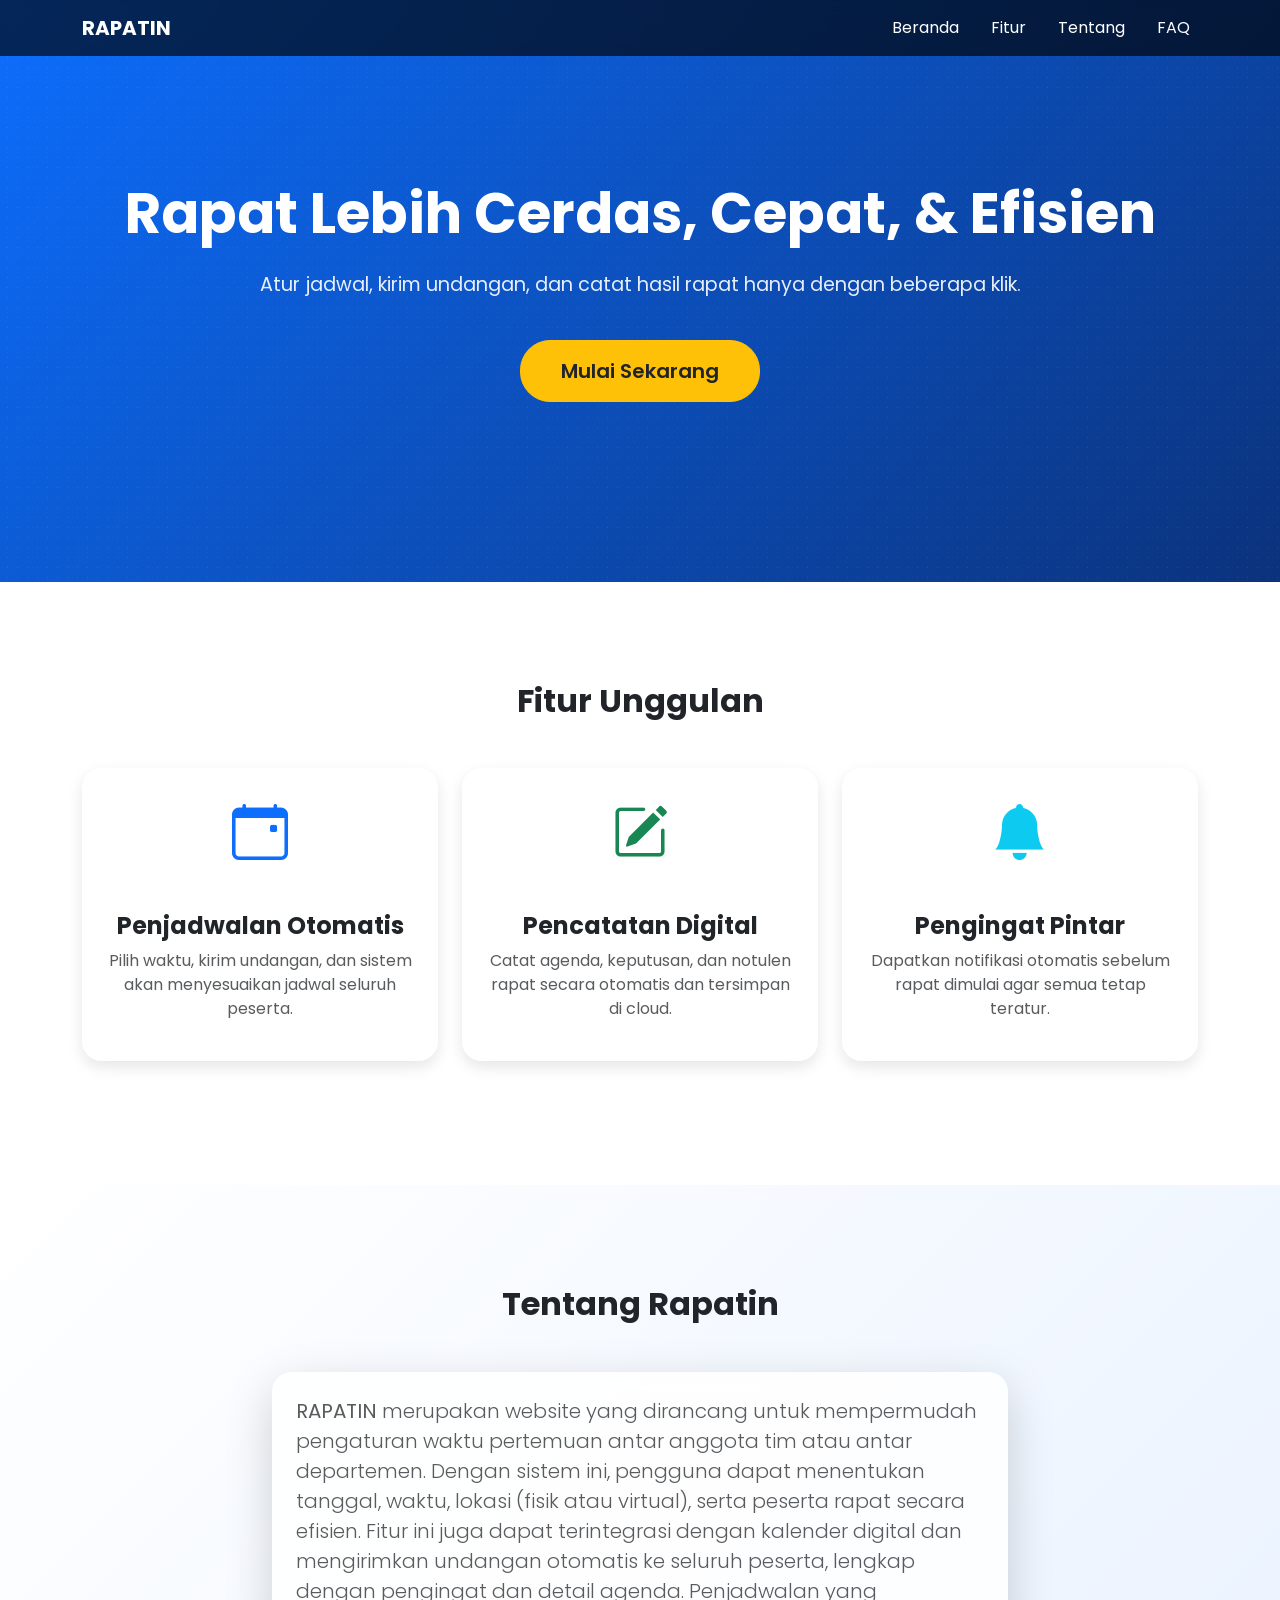
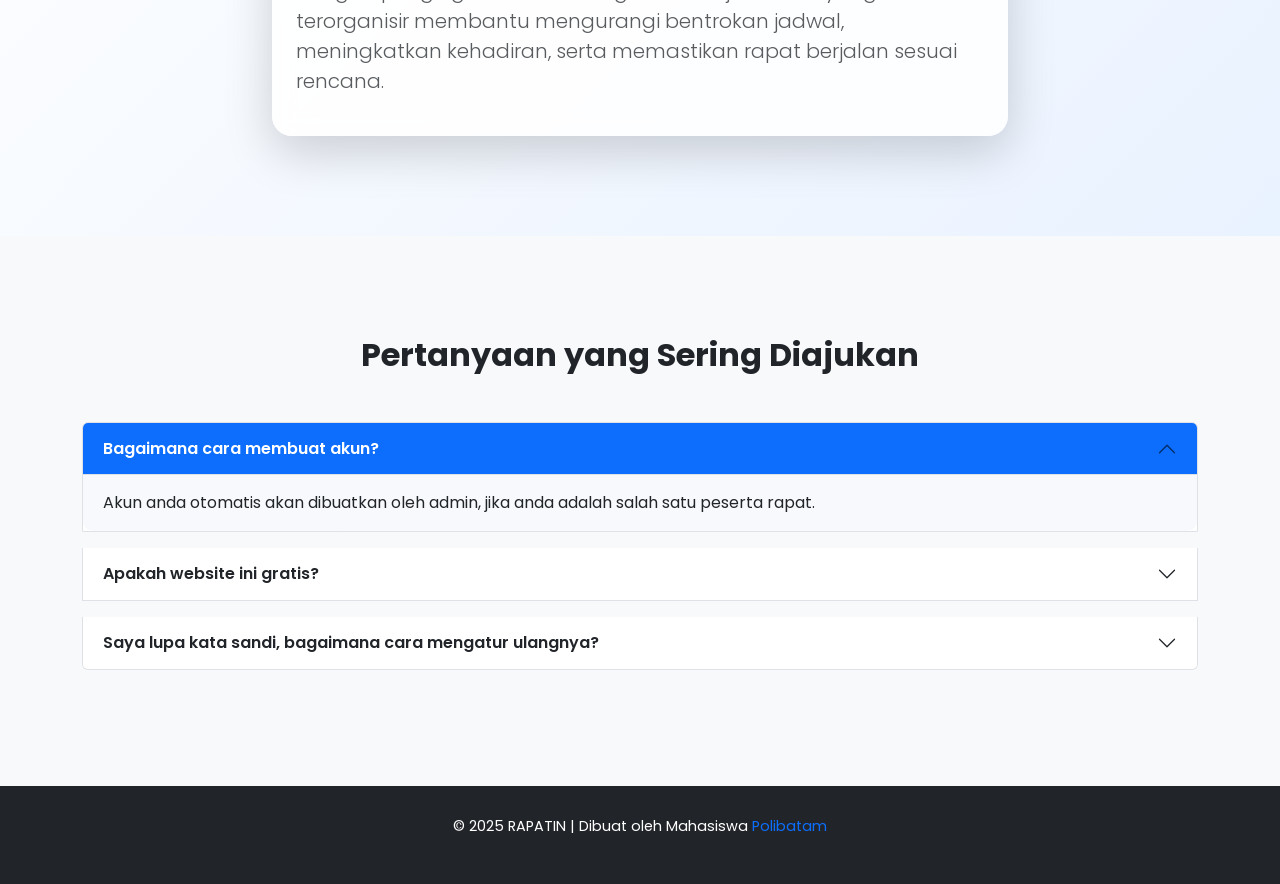
==== index.html @ c912b0dc "commit" ====
<!DOCTYPE html>
<html lang="id">
<head>
  <meta charset="UTF-8" />
  <meta name="viewport" content="width=device-width, initial-scale=1.0" />
  <title>RAPATIN | Aplikasi Penjadwalan Rapat Cerdas</title>
  <link rel="shortcut icon" href="../assets/logo/logo.png">

  <!-- Bootstrap -->
  <link href="https://cdn.jsdelivr.net/npm/bootstrap@5.3.0/dist/css/bootstrap.min.css" rel="stylesheet" />

  <!-- Bootstrap Icons -->
  <link rel="stylesheet" href="https://cdn.jsdelivr.net/npm/bootstrap-icons@1.10.5/font/bootstrap-icons.css" />

  <!-- Google Fonts -->
  <link href="https://fonts.googleapis.com/css2?family=Poppins:wght@400;600;700&display=swap" rel="stylesheet" />

  <!-- AOS Animation -->
  <link href="https://cdn.jsdelivr.net/npm/aos@2.3.4/dist/aos.css" rel="stylesheet" />

  <style>
    /* ===================================
       GAYA UMUM
       =================================== */
    :root {
      --primary: #0d6efd;
      --secondary: #0b327c;
      --accent: #ffc107;
      --dark: #212529;
      --light: #f8f9fa;
    }

    * {
      scroll-behavior: smooth;
    }

    body {
      font-family: "Poppins", sans-serif;
      background: var(--light);
      color: var(--dark);
      overflow-x: hidden;
    }

    /* ===================================
       NAVBAR
       =================================== */
    .navbar {
      transition: all 0.4s ease;
      backdrop-filter: blur(10px);
      background-color: rgba(0, 0, 0, 0.65);
    }

    .navbar.scrolled {
      background-color: var(--dark);
      box-shadow: 0 4px 20px rgba(0, 0, 0, 0.4);
    }

    .nav-link {
      color: #fff !important;
      margin-left: 1rem;
      transition: color 0.3s ease;
    }

    .nav-link:hover {
      color: var(--accent) !important;
    }

    /* ===================================
       HERO SECTION
       =================================== */
    .hero-section {
      background: linear-gradient(135deg, var(--primary), var(--secondary));
      color: white;
      padding: 180px 0;
      text-align: center;
      position: relative;
      overflow: hidden;
    }

    /* Animasi latar partikel */
    .hero-section::before {
      content: "";
      position: absolute;
      width: 120%;
      height: 120%;
      top: -10%;
      left: -10%;
      background: radial-gradient(circle, rgba(255, 255, 255, 0.1) 10%, transparent 10%);
      background-size: 10px 10px;
      animation: move-bg 10s linear infinite;
    }

    @keyframes move-bg {
      from { transform: translate(0, 0); }
      to { transform: translate(50px, 50px); }
    }

    .hero-section h1 {
      font-weight: 700;
      font-size: 3.5rem;
    }

    .hero-section p {
      font-size: 1.2rem;
      opacity: 0.9;
      margin-bottom: 40px;
    }

    .hero-section .btn {
      font-weight: 600;
      padding: 15px 40px;
      border-radius: 30px;
      transition: all 0.3s ease;
    }

    .hero-section .btn:hover {
      transform: translateY(-4px);
      box-shadow: 0 8px 20px rgba(255, 193, 7, 0.5);
    }

    /* ===================================
       FITUR SECTION
       =================================== */
    #fitur {
      background: #fff;
      padding: 100px 0;
    }

    #fitur .card {
      border: none;
      border-radius: 20px;
      backdrop-filter: blur(8px);
      background: rgba(255, 255, 255, 0.8);
      box-shadow: 0 6px 15px rgba(0, 0, 0, 0.1);
      transition: all 0.4s ease;
    }

    #fitur .card:hover {
      transform: translateY(-10px);
      box-shadow: 0 15px 25px rgba(0, 0, 0, 0.15);
    }

    #fitur i {
      font-size: 3.5rem;
      color: var(--primary);
      margin-bottom: 20px;
    }

    /* ===================================
       TENTANG SECTION
       =================================== */
    #tentang {
      background: linear-gradient(135deg, #ffffff, #e9f2ff);
      padding: 100px 0;
    }

    #tentang .card {
      border: none;
      background: rgba(255, 255, 255, 0.85);
      backdrop-filter: blur(10px);
      border-radius: 20px;
      box-shadow: 0 6px 20px rgba(0, 0, 0, 0.1);
      transition: all 0.3s ease;
    }

    #tentang .card:hover {
      transform: scale(1.02);
    }

    /* ===================================
       FAQ SECTION
       =================================== */
    #faq {
      padding: 100px 0;
    }

    .accordion-button {
      font-weight: 600;
    }

    .accordion-button:not(.collapsed) {
      background-color: var(--primary);
      color: #fff;
    }

    .accordion-body {
      background-color: #f8f9fc;
      border-radius: 0 0 10px 10px;
    }

    /* ===================================
       FOOTER
       =================================== */
    footer {
      background: var(--dark);
      color: #ffffff;
      text-align: center;
      padding: 30px 0;
      font-size: 0.9rem;
    }

    footer a {
      color: var(--accent);
      text-decoration: none;
    }

    footer a:hover {
      text-decoration: underline;
    }
  </style>
</head>
<body>
  <!-- ========================= NAVBAR ========================= -->
  <nav class="navbar navbar-expand-lg fixed-top">
    <div class="container">
      <a class="navbar-brand fw-bold text-white" href="#">RAPATIN</a>
      <button class="navbar-toggler bg-light" data-bs-toggle="collapse" data-bs-target="#navbarNav">
        <span class="navbar-toggler-icon"></span>
      </button>
      <div class="collapse navbar-collapse" id="navbarNav">
        <ul class="navbar-nav ms-auto text-center">
          <li class="nav-item"><a href="#hero" class="nav-link">Beranda</a></li>
          <li class="nav-item"><a href="#fitur" class="nav-link">Fitur</a></li>
          <li class="nav-item"><a href="#tentang" class="nav-link">Tentang</a></li>
          <li class="nav-item"><a href="#faq" class="nav-link">FAQ</a></li>
        </ul>
      </div>
    </div>
  </nav>

  <!-- ========================= HERO ========================= -->
  <section id="hero" class="hero-section">
    <div class="container" data-aos="fade-up">
      <h1 class="mb-4">Rapat Lebih Cerdas, Cepat, & Efisien</h1>
      <p>Atur jadwal, kirim undangan, dan catat hasil rapat hanya dengan beberapa klik.</p>
      <a href="../login/login.php" class="btn btn-warning text-dark btn-lg">Mulai Sekarang</a>
    </div>
  </section>

  <!-- ========================= FITUR ========================= -->
  <section id="fitur">
    <div class="container">
      <h2 class="text-center fw-bold mb-5" data-aos="fade-up">Fitur Unggulan</h2>
      <div class="row text-center">
        <div class="col-md-4 mb-4" data-aos="zoom-out" data-aos-delay="100">
          <div class="card p-4 h-100">
            <i class="bi bi-calendar-event"></i>
            <h4 class="fw-bold mt-3">Penjadwalan Otomatis</h4>
            <p class="text-muted">Pilih waktu, kirim undangan, dan sistem akan menyesuaikan jadwal seluruh peserta.</p>
          </div>
        </div>
        <div class="col-md-4 mb-4" data-aos="zoom-out" data-aos-delay="200">
          <div class="card p-4 h-100">
            <i class="bi bi-pencil-square text-success"></i>
            <h4 class="fw-bold mt-3">Pencatatan Digital</h4>
            <p class="text-muted">Catat agenda, keputusan, dan notulen rapat secara otomatis dan tersimpan di cloud.</p>
          </div>
        </div>
        <div class="col-md-4 mb-4" data-aos="zoom-out" data-aos-delay="300">
          <div class="card p-4 h-100">
            <i class="bi bi-bell-fill text-info"></i>
            <h4 class="fw-bold mt-3">Pengingat Pintar</h4>
            <p class="text-muted">Dapatkan notifikasi otomatis sebelum rapat dimulai agar semua tetap teratur.</p>
          </div>
        </div>
      </div>
    </div>
  </section>

  <!-- ========================= TENTANG ========================= -->
  <section id="tentang">
    <div class="container">
      <h2 class="text-center fw-bold mb-5" data-aos="fade-up">Tentang Rapatin</h2>
      <div class="row justify-content-center">
        <div class="col-md-8" data-aos="fade-up" data-aos-delay="150">
          <div class="card p-4 shadow-lg">
            <p class="lead text-muted">
              <strong>RAPATIN</strong> merupakan website yang dirancang untuk mempermudah pengaturan waktu pertemuan antar anggota tim atau antar departemen. Dengan sistem ini, pengguna dapat menentukan tanggal, waktu, lokasi (fisik atau virtual), serta peserta rapat secara efisien. Fitur ini juga dapat terintegrasi dengan kalender digital dan mengirimkan undangan otomatis ke seluruh peserta, lengkap dengan pengingat dan detail agenda. Penjadwalan yang terorganisir membantu mengurangi bentrokan jadwal, meningkatkan kehadiran, serta memastikan rapat berjalan sesuai rencana.
            </p>
          </div>
        </div>
      </div>
    </div>
  </section>

  <!-- ========================= FAQ ========================= -->
  <section id="faq" class="bg-light">
    <div class="container">
      <h2 class="text-center fw-bold mb-5" data-aos="fade-up">Pertanyaan yang Sering Diajukan</h2>
      <div class="accordion" id="faqAccordion" data-aos="fade-up" data-aos-delay="150">
        <div class="accordion-item mb-3">
          <h2 class="accordion-header" id="q1">
            <button class="accordion-button" data-bs-toggle="collapse" data-bs-target="#a1">Bagaimana cara membuat akun?</button>
          </h2>
          <div id="a1" class="accordion-collapse collapse show">
            <div class="accordion-body">
              Akun anda otomatis akan dibuatkan oleh admin, jika anda adalah salah satu peserta rapat.
            </div>
          </div>
        </div>

        <div class="accordion-item mb-3">
          <h2 class="accordion-header" id="q2">
            <button class="accordion-button collapsed" data-bs-toggle="collapse" data-bs-target="#a2">Apakah website ini gratis?</button>
          </h2>
          <div id="a2" class="accordion-collapse collapse">
            <div class="accordion-body">
              Tentu saja, website ini gratis karena kami merupakan mahasiswa di Politeknik Negeri Batam yang sedang mengimplementasikan ilmu yang kami dapat ke dalam sebuah website yang berguna untuk semua orang.
            </div>
          </div>
        </div>

        <div class="accordion-item mb-3">
          <h2 class="accordion-header" id="q3">
            <button class="accordion-button collapsed" data-bs-toggle="collapse" data-bs-target="#a3">Saya lupa kata sandi, bagaimana cara mengatur ulangnya?</button>
          </h2>
          <div id="a3" class="accordion-collapse collapse">
            <div class="accordion-body">
              Menghubungi ketua masing-masing organisasi untuk mengatur ulang kata sandi.
          </div>
        </div>
      </div>
    </div>
  </section>

  <!-- ========================= FOOTER ========================= -->
  <footer>
    <p>© 2025 RAPATIN | Dibuat oleh Mahasiswa <a href="#" class="text-primary">Polibatam</a></p>
  </footer>

  <!-- Bootstrap JS -->
  <script src="https://cdn.jsdelivr.net/npm/bootstrap@5.3.0/dist/js/bootstrap.bundle.min.js"></script>

  <!-- AOS Animation -->
  <script src="https://cdn.jsdelivr.net/npm/aos@2.3.4/dist/aos.js"></script>
  <script>
    // Inisialisasi AOS
    AOS.init({ duration: 1000, once: true });

    // Efek Navbar saat scroll
    window.addEventListener("scroll", () => {
      const navbar = document.querySelector(".navbar");
      navbar.classList.toggle("scrolled", window.scrollY > 50);
    });
  </script>
</body>
</html>
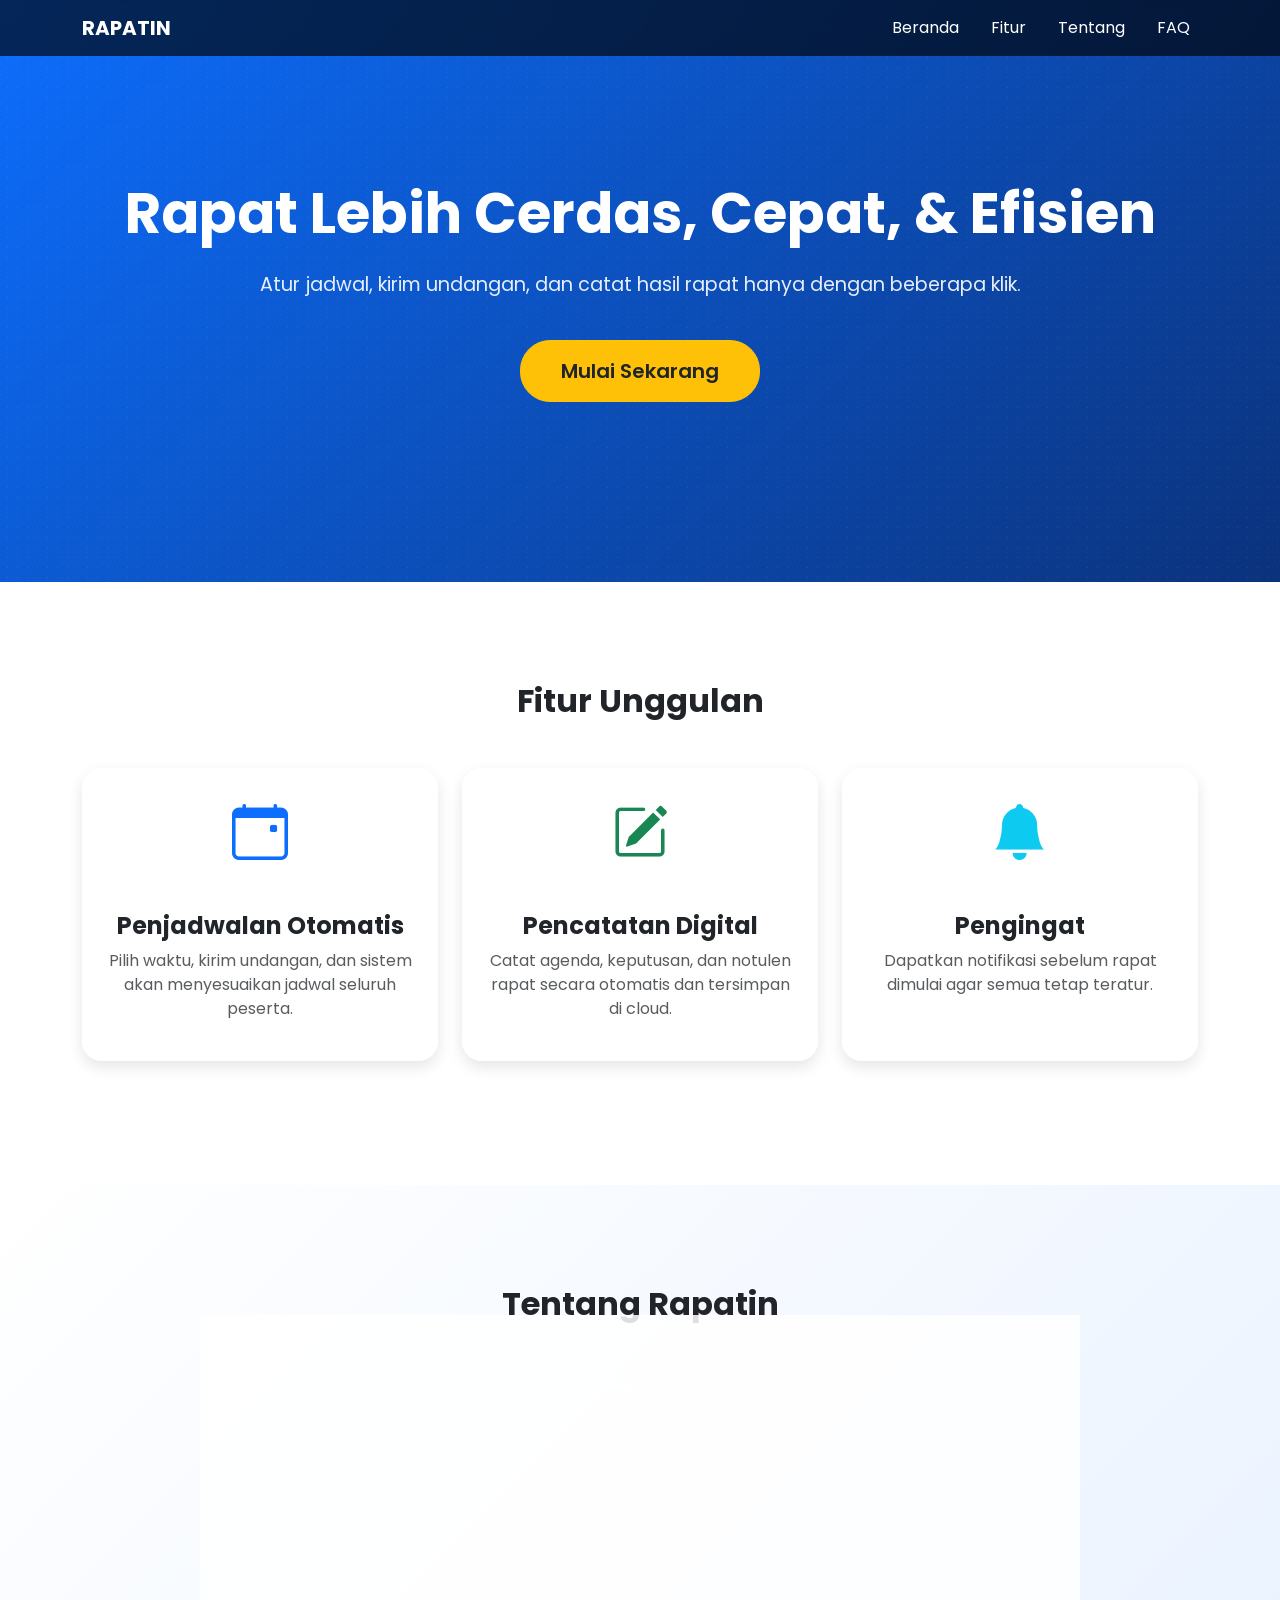
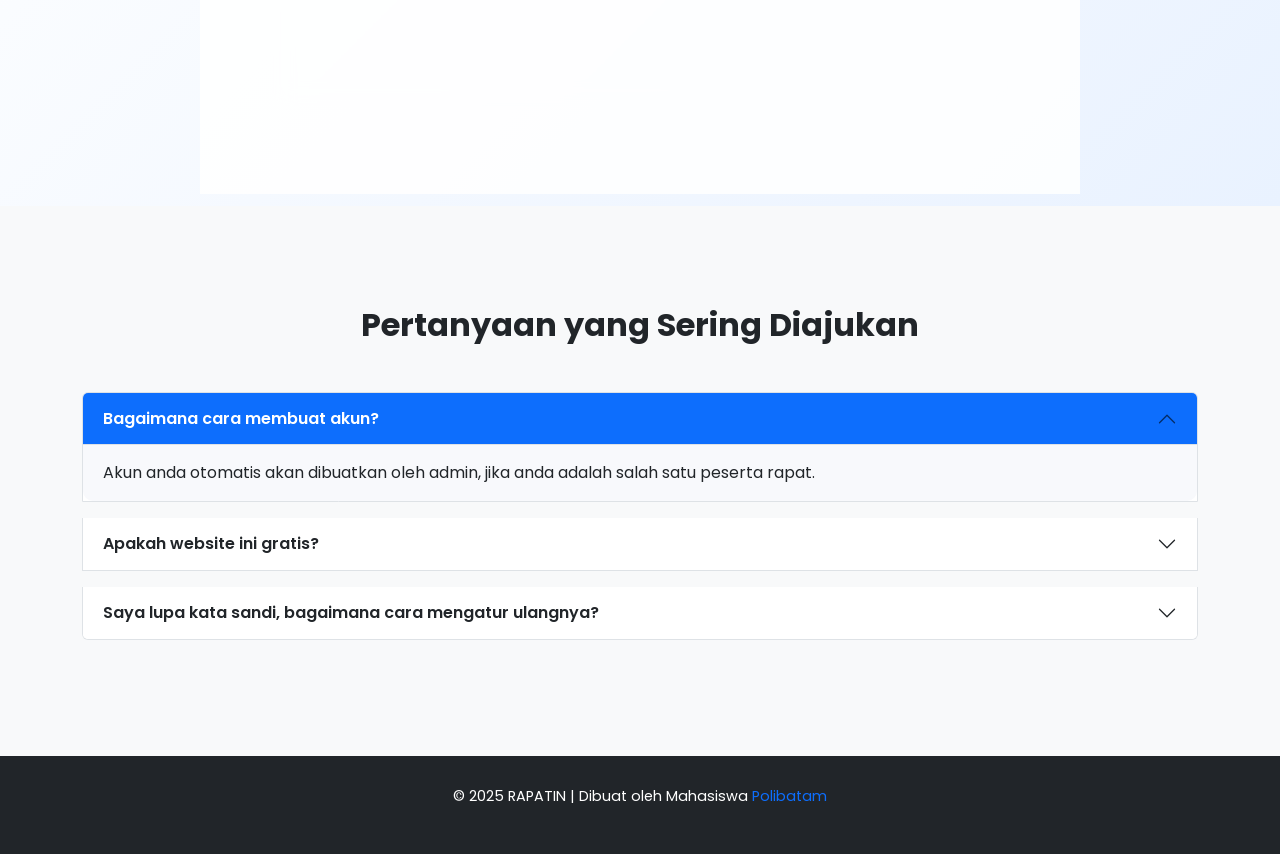
==== commit c454943b: "Update index.html" ====
--- a/index.html
+++ b/index.html
@@ -259,8 +259,8 @@
         <div class="col-md-4 mb-4" data-aos="zoom-out" data-aos-delay="300">
           <div class="card p-4 h-100">
             <i class="bi bi-bell-fill text-info"></i>
-            <h4 class="fw-bold mt-3">Pengingat Pintar</h4>
-            <p class="text-muted">Dapatkan notifikasi otomatis sebelum rapat dimulai agar semua tetap teratur.</p>
+            <h4 class="fw-bold mt-3">Pengingat</h4>
+            <p class="text-muted">Dapatkan notifikasi sebelum rapat dimulai agar semua tetap teratur.</p>
           </div>
         </div>
       </div>
@@ -275,7 +275,7 @@
         <div class="col-md-8" data-aos="fade-up" data-aos-delay="150">
           <div class="card p-4 shadow-lg">
             <p class="lead text-muted">
-              <strong>RAPATIN</strong> merupakan website yang dirancang untuk mempermudah pengaturan waktu pertemuan antar anggota tim atau antar departemen. Dengan sistem ini, pengguna dapat menentukan tanggal, waktu, lokasi (fisik atau virtual), serta peserta rapat secara efisien. Fitur ini juga dapat terintegrasi dengan kalender digital dan mengirimkan undangan otomatis ke seluruh peserta, lengkap dengan pengingat dan detail agenda. Penjadwalan yang terorganisir membantu mengurangi bentrokan jadwal, meningkatkan kehadiran, serta memastikan rapat berjalan sesuai rencana.
+              <strong>RAPATIN</strong> merupakan website yang dirancang untuk mempermudah pengaturan waktu pertemuan antar anggota tim atau antar departemen. Dengan sistem ini, pengguna dapat menentukan tanggal, waktu, lokasi (fisik atau virtual), serta peserta rapat secara efisien. Fitur ini juga dapat terintegrasi dengan kalender digital dan mengirimkan undangan ke seluruh peserta, lengkap dengan pengingat dan detail agenda. Penjadwalan yang terorganisir membantu mengurangi bentrokan jadwal, meningkatkan kehadiran, serta memastikan rapat berjalan sesuai rencana.
             </p>
           </div>
         </div>
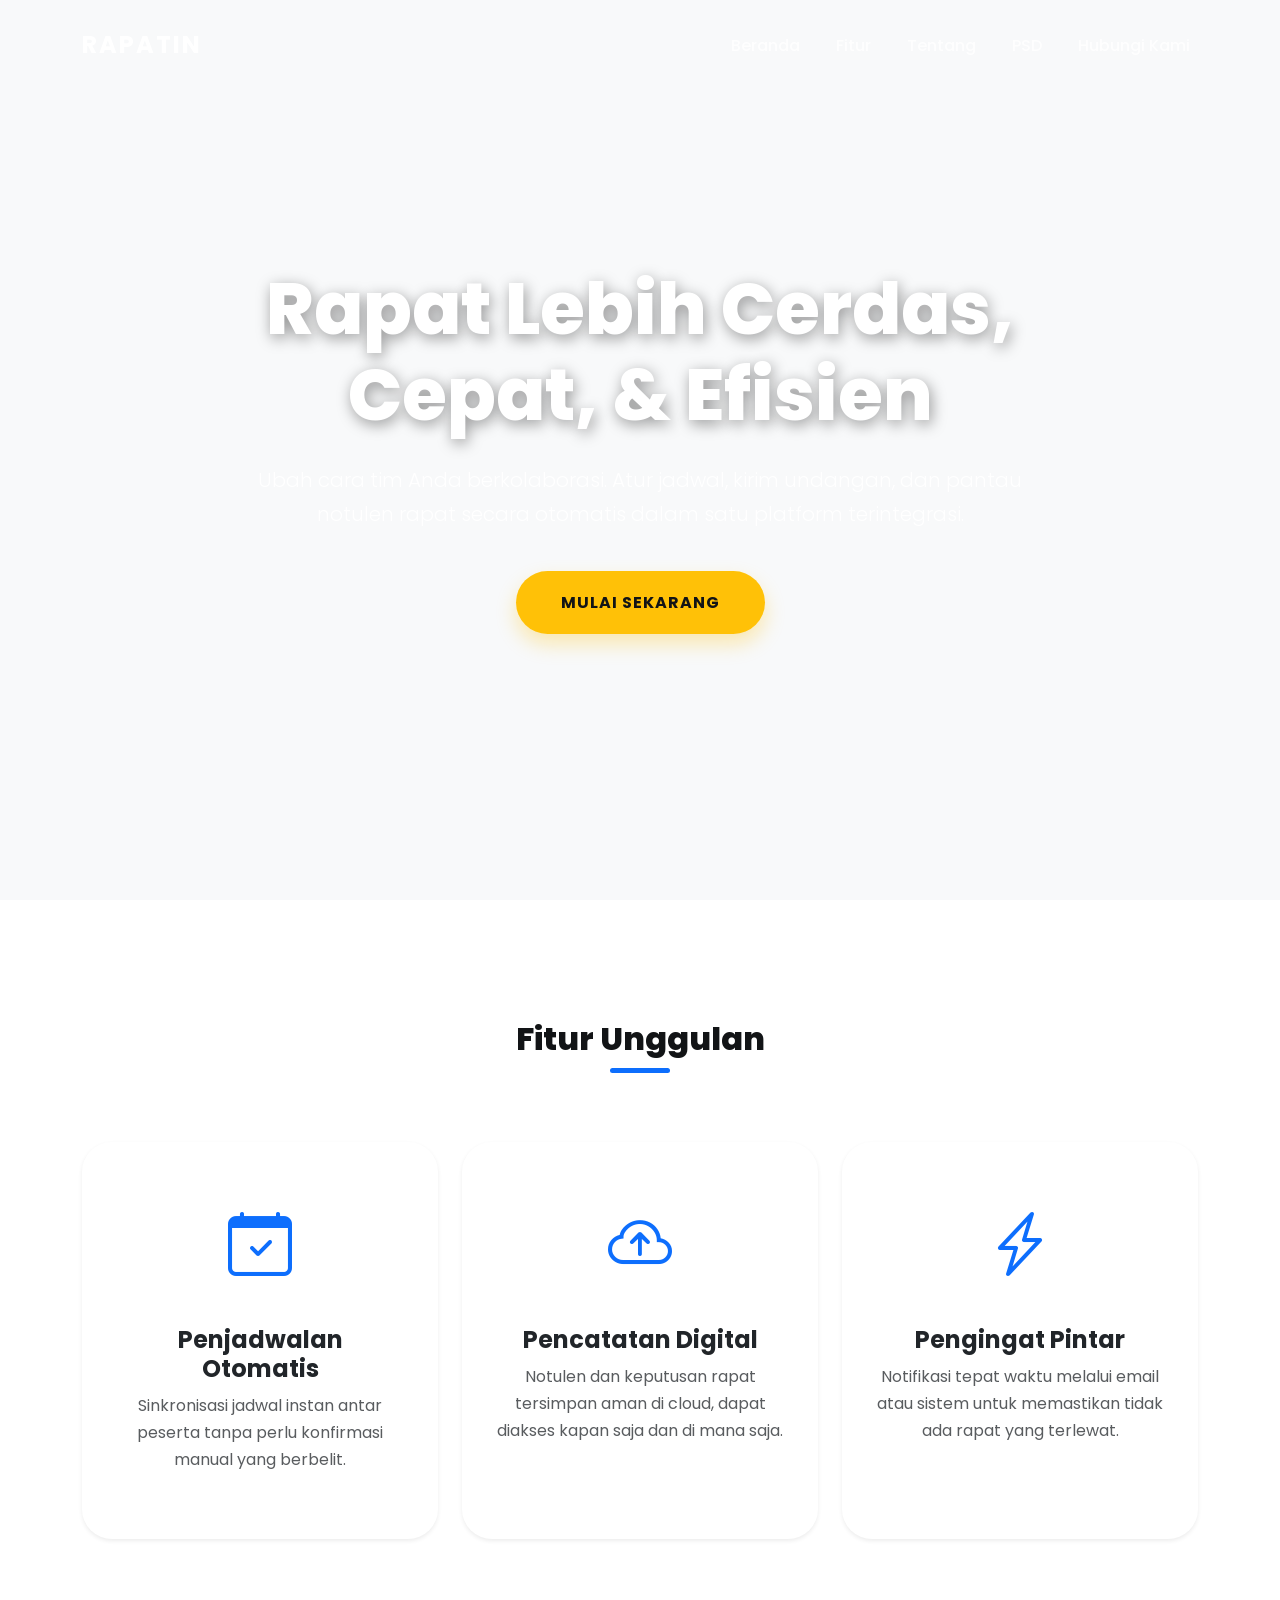
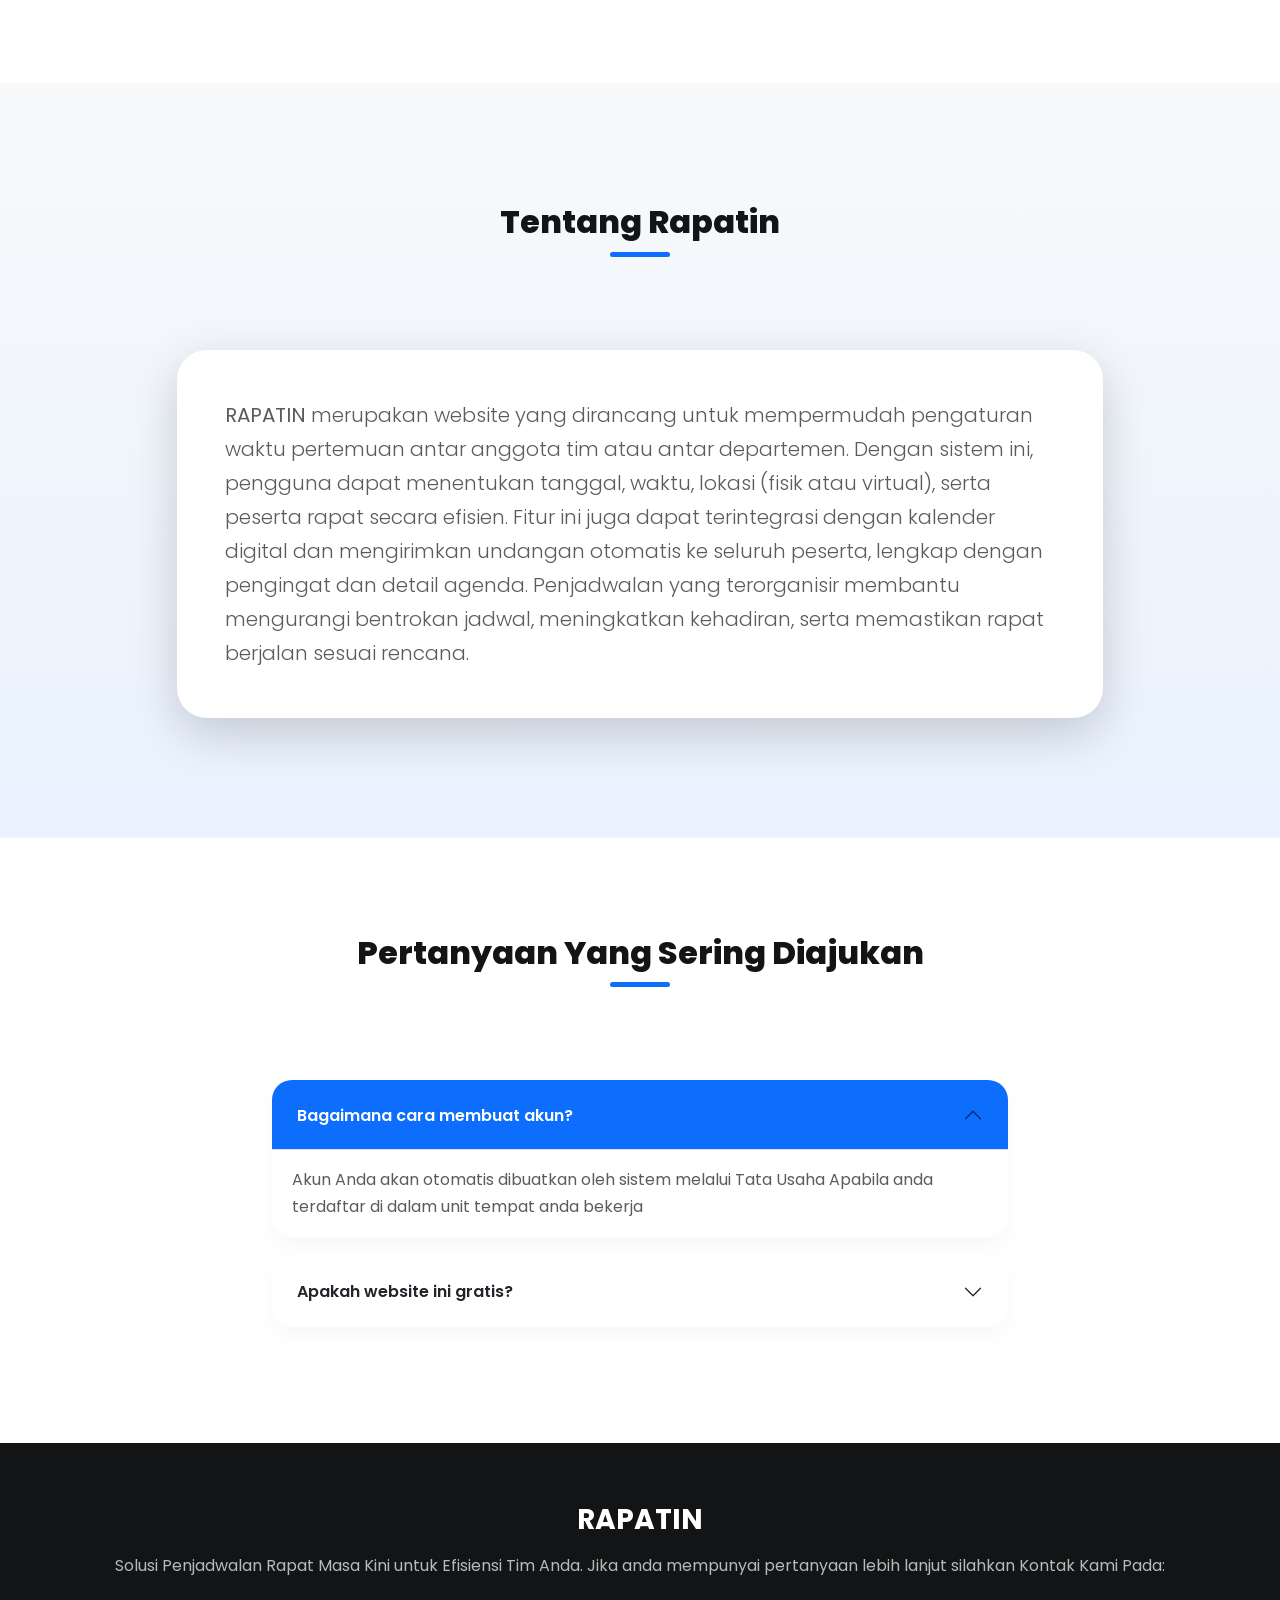
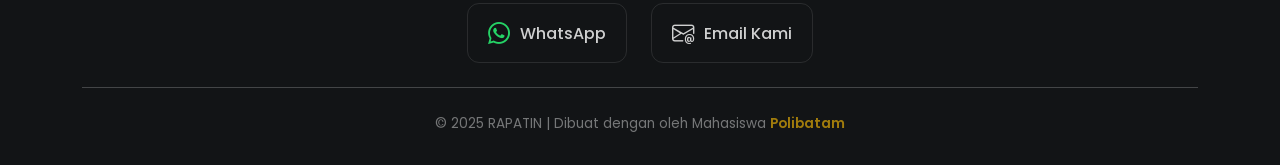
==== commit 83866d6b: "Update index.html" ====
--- a/index.html
+++ b/index.html
@@ -6,28 +6,26 @@
   <title>RAPATIN | Aplikasi Penjadwalan Rapat Cerdas</title>
   <link rel="shortcut icon" href="../assets/logo/logo.png">
 
-  <!-- Bootstrap -->
   <link href="https://cdn.jsdelivr.net/npm/bootstrap@5.3.0/dist/css/bootstrap.min.css" rel="stylesheet" />
 
-  <!-- Bootstrap Icons -->
   <link rel="stylesheet" href="https://cdn.jsdelivr.net/npm/bootstrap-icons@1.10.5/font/bootstrap-icons.css" />
 
-  <!-- Google Fonts -->
-  <link href="https://fonts.googleapis.com/css2?family=Poppins:wght@400;600;700&display=swap" rel="stylesheet" />
-
-  <!-- AOS Animation -->
+  <link href="https://fonts.googleapis.com/css2?family=Poppins:wght@300;400;600;700;800&display=swap" rel="stylesheet" />
+
   <link href="https://cdn.jsdelivr.net/npm/aos@2.3.4/dist/aos.css" rel="stylesheet" />
 
   <style>
     /* ===================================
-       GAYA UMUM
+       GAYA UMUM & VARIABEL
        =================================== */
     :root {
       --primary: #0d6efd;
       --secondary: #0b327c;
       --accent: #ffc107;
-      --dark: #212529;
+      --dark: #121416;
       --light: #f8f9fa;
+      --white: #ffffff;
+      --glass: rgba(255, 255, 255, 0.1);
     }
 
     * {
@@ -39,153 +37,202 @@
       background: var(--light);
       color: var(--dark);
       overflow-x: hidden;
-    }
-
-    /* ===================================
-       NAVBAR
+      line-height: 1.7;
+    }
+
+    /* ===================================
+       NAVBAR MODERN
        =================================== */
     .navbar {
-      transition: all 0.4s ease;
-      backdrop-filter: blur(10px);
-      background-color: rgba(0, 0, 0, 0.65);
+      transition: all 0.4s cubic-bezier(0.4, 0, 0.2, 1);
+      padding: 20px 0;
+      background: transparent;
     }
 
     .navbar.scrolled {
-      background-color: var(--dark);
-      box-shadow: 0 4px 20px rgba(0, 0, 0, 0.4);
+      background: rgba(18, 20, 22, 0.9);
+      backdrop-filter: blur(15px);
+      padding: 12px 0;
+      box-shadow: 0 10px 30px rgba(0, 0, 0, 0.2);
+    }
+
+    .navbar-brand {
+      font-size: 1.5rem;
+      letter-spacing: 2px;
+      transition: 0.3s;
     }
 
     .nav-link {
-      color: #fff !important;
-      margin-left: 1rem;
-      transition: color 0.3s ease;
+      color: var(--white) !important;
+      font-weight: 500;
+      margin-left: 20px;
+      position: relative;
+      opacity: 0.8;
+      transition: 0.3s;
     }
 
     .nav-link:hover {
+      opacity: 1;
       color: var(--accent) !important;
     }
 
-    /* ===================================
-       HERO SECTION
+    .nav-link::after {
+      content: '';
+      position: absolute;
+      width: 0;
+      height: 2px;
+      bottom: -5px;
+      left: 0;
+      background-color: var(--accent);
+      transition: width 0.3s ease;
+    }
+
+    .nav-link:hover::after {
+      width: 100%;
+    }
+
+    /* ===================================
+       HERO SECTION (IMAGE + GRADIENT)
        =================================== */
     .hero-section {
-      background: linear-gradient(135deg, var(--primary), var(--secondary));
-      color: white;
-      padding: 180px 0;
+      background: linear-gradient(rgba(0, 0, 0, 0.65)), 
+                  url('landing/polteknya_atu.jpg'); 
+      background-size: cover;
+      background-position: center;
+      background-attachment: fixed;
+      min-height: 100vh;
+      display: flex;
+      align-items: center;
+      color: var(--white);
       text-align: center;
       position: relative;
-      overflow: hidden;
-    }
-
-    /* Animasi latar partikel */
-    .hero-section::before {
-      content: "";
+    }
+
+    .hero-section h1 {
+      font-weight: 800;
+      font-size: clamp(2.5rem, 6vw, 4.5rem);
+      text-shadow: 2px 4px 15px rgba(0,0,0,0.4);
+      margin-bottom: 25px;
+      line-height: 1.2;
+    }
+
+    .hero-section p {
+      font-size: 1.25rem;
+      max-width: 800px;
+      margin: 0 auto 40px;
+      opacity: 0.95;
+      font-weight: 300;
+    }
+
+    .btn-hero {
+      background-color: var(--accent);
+      color: var(--dark);
+      border: none;
+      padding: 18px 45px;
+      font-weight: 700;
+      border-radius: 50px;
+      text-transform: uppercase;
+      letter-spacing: 1px;
+      transition: all 0.3s ease;
+      box-shadow: 0 10px 20px rgba(255, 193, 7, 0.3);
+      text-decoration: none;
+      display: inline-block;
+    }
+
+    .btn-hero:hover {
+      transform: translateY(-5px);
+      box-shadow: 0 15px 30px rgba(255, 193, 7, 0.5);
+      background-color: #e6af06;
+      color: #000;
+    }
+
+    /* ===================================
+       FITUR SECTION
+       =================================== */
+    #fitur {
+      padding: 120px 0;
+      background: var(--white);
+    }
+
+    .section-title {
+      font-weight: 800;
+      position: relative;
+      margin-bottom: 60px;
+      display: inline-block;
+    }
+
+    .section-title::after {
+      content: '';
       position: absolute;
-      width: 120%;
-      height: 120%;
-      top: -10%;
-      left: -10%;
-      background: radial-gradient(circle, rgba(255, 255, 255, 0.1) 10%, transparent 10%);
-      background-size: 10px 10px;
-      animation: move-bg 10s linear infinite;
-    }
-
-    @keyframes move-bg {
-      from { transform: translate(0, 0); }
-      to { transform: translate(50px, 50px); }
-    }
-
-    .hero-section h1 {
-      font-weight: 700;
-      font-size: 3.5rem;
-    }
-
-    .hero-section p {
-      font-size: 1.2rem;
-      opacity: 0.9;
-      margin-bottom: 40px;
-    }
-
-    .hero-section .btn {
-      font-weight: 600;
-      padding: 15px 40px;
-      border-radius: 30px;
-      transition: all 0.3s ease;
-    }
-
-    .hero-section .btn:hover {
-      transform: translateY(-4px);
-      box-shadow: 0 8px 20px rgba(255, 193, 7, 0.5);
-    }
-
-    /* ===================================
-       FITUR SECTION
-       =================================== */
-    #fitur {
-      background: #fff;
-      padding: 100px 0;
+      width: 60px;
+      height: 5px;
+      background: var(--primary);
+      bottom: -15px;
+      left: 50%;
+      transform: translateX(-50%);
+      border-radius: 10px;
     }
 
     #fitur .card {
       border: none;
-      border-radius: 20px;
-      backdrop-filter: blur(8px);
-      background: rgba(255, 255, 255, 0.8);
-      box-shadow: 0 6px 15px rgba(0, 0, 0, 0.1);
-      transition: all 0.4s ease;
+      border-radius: 30px;
+      padding: 50px 35px;
+      background: var(--white);
+      box-shadow: 0 20px 40px rgba(0, 0, 0, 0.05);
+      transition: all 0.5s cubic-bezier(0.4, 0, 0.2, 1);
+      height: 100%;
     }
 
     #fitur .card:hover {
-      transform: translateY(-10px);
-      box-shadow: 0 15px 25px rgba(0, 0, 0, 0.15);
-    }
-
-    #fitur i {
-      font-size: 3.5rem;
+      transform: translateY(-15px);
+      background: var(--secondary);
+      box-shadow: 0 30px 60px rgba(11, 50, 124, 0.3);
+    }
+
+    #fitur .card i {
+      font-size: 4rem;
       color: var(--primary);
-      margin-bottom: 20px;
-    }
-
-    /* ===================================
-       TENTANG SECTION
+      margin-bottom: 25px;
+      transition: 0.5s;
+      display: inline-block;
+    }
+
+    #fitur .card:hover i, 
+    #fitur .card:hover h4, 
+    #fitur .card:hover p {
+      color: var(--white) !important;
+    }
+
+    /* ===================================
+       TENTANG & PSD
        =================================== */
     #tentang {
-      background: linear-gradient(135deg, #ffffff, #e9f2ff);
-      padding: 100px 0;
+      padding: 120px 0;
+      background: linear-gradient(180deg, #f8f9fa 0%, #e9f2ff 100%);
     }
 
     #tentang .card {
       border: none;
-      background: rgba(255, 255, 255, 0.85);
-      backdrop-filter: blur(10px);
-      border-radius: 20px;
-      box-shadow: 0 6px 20px rgba(0, 0, 0, 0.1);
-      transition: all 0.3s ease;
-    }
-
-    #tentang .card:hover {
-      transform: scale(1.02);
-    }
-
-    /* ===================================
-       FAQ SECTION
-       =================================== */
-    #faq {
-      padding: 100px 0;
+      border-radius: 30px;
+      box-shadow: 0 20px 50px rgba(0,0,0,0.08);
+    }
+
+    .accordion-item {
+      border: none;
+      margin-bottom: 20px;
+      border-radius: 20px !important;
+      overflow: hidden;
+      box-shadow: 0 10px 20px rgba(0,0,0,0.03);
     }
 
     .accordion-button {
+      padding: 25px;
       font-weight: 600;
     }
 
     .accordion-button:not(.collapsed) {
       background-color: var(--primary);
-      color: #fff;
-    }
-
-    .accordion-body {
-      background-color: #f8f9fc;
-      border-radius: 0 0 10px 10px;
+      color: white;
     }
 
     /* ===================================
@@ -193,154 +240,207 @@
        =================================== */
     footer {
       background: var(--dark);
-      color: #ffffff;
-      text-align: center;
-      padding: 30px 0;
-      font-size: 0.9rem;
+      padding: 60px 0 30px;
+      color: rgba(255,255,255,0.7);
     }
 
     footer a {
       color: var(--accent);
       text-decoration: none;
-    }
-
-    footer a:hover {
-      text-decoration: underline;
+      font-weight: 600;
+    }
+    /* CSS Tambahan untuk Kontak di Footer */
+    .contact-link {
+      color: rgba(255, 255, 255, 0.8);
+      text-decoration: none;
+      font-weight: 500;
+      display: flex;
+      align-items: center;
+      gap: 10px;
+      padding: 10px 20px;
+      border: 1px solid rgba(255, 255, 255, 0.1);
+      border-radius: 12px;
+      transition: all 0.3s ease;
+    }
+
+    .contact-link i {
+      font-size: 1.4rem;
+    }
+
+    .contact-link:hover {
+      background: rgba(255, 255, 255, 0.05);
+      color: var(--accent) !important;
+      border-color: var(--accent);
+      transform: translateY(-3px);
+    }
+
+    .bi-whatsapp {
+      color: #25D366; /* Warna khas WhatsApp */
+    }
+
+    .text-accent {
+      color: var(--accent) !important;
+      text-decoration: none;
     }
   </style>
 </head>
 <body>
-  <!-- ========================= NAVBAR ========================= -->
+
   <nav class="navbar navbar-expand-lg fixed-top">
     <div class="container">
       <a class="navbar-brand fw-bold text-white" href="#">RAPATIN</a>
-      <button class="navbar-toggler bg-light" data-bs-toggle="collapse" data-bs-target="#navbarNav">
-        <span class="navbar-toggler-icon"></span>
+      <button class="navbar-toggler border-0 shadow-none" type="button" data-bs-toggle="collapse" data-bs-target="#navbarNav">
+        <span class="bi bi-list text-white" style="font-size: 2rem;"></span>
       </button>
       <div class="collapse navbar-collapse" id="navbarNav">
         <ul class="navbar-nav ms-auto text-center">
           <li class="nav-item"><a href="#hero" class="nav-link">Beranda</a></li>
           <li class="nav-item"><a href="#fitur" class="nav-link">Fitur</a></li>
           <li class="nav-item"><a href="#tentang" class="nav-link">Tentang</a></li>
-          <li class="nav-item"><a href="#faq" class="nav-link">FAQ</a></li>
+          <li class="nav-item"><a href="#psd" class="nav-link">PSD</a></li>
+          <li class="nav-item"><a href="#hubungi" class="nav-link">Hubungi Kami</a></li>
         </ul>
       </div>
     </div>
   </nav>
 
-  <!-- ========================= HERO ========================= -->
   <section id="hero" class="hero-section">
-    <div class="container" data-aos="fade-up">
-      <h1 class="mb-4">Rapat Lebih Cerdas, Cepat, & Efisien</h1>
-      <p>Atur jadwal, kirim undangan, dan catat hasil rapat hanya dengan beberapa klik.</p>
-      <a href="../login/login.php" class="btn btn-warning text-dark btn-lg">Mulai Sekarang</a>
+    <div class="container" data-aos="zoom-in" data-aos-duration="1200">
+      <div class="row justify-content-center">
+        <div class="col-lg-10">
+          <h1>Rapat Lebih Cerdas, Cepat, & Efisien</h1>
+          <p>Ubah cara tim Anda berkolaborasi. Atur jadwal, kirim undangan, dan pantau notulen rapat secara otomatis dalam satu platform terintegrasi.</p>
+          <a href="../login/login.php" class="btn-hero">Mulai Sekarang</a>
+        </div>
+      </div>
     </div>
   </section>
 
-  <!-- ========================= FITUR ========================= -->
   <section id="fitur">
-    <div class="container">
-      <h2 class="text-center fw-bold mb-5" data-aos="fade-up">Fitur Unggulan</h2>
-      <div class="row text-center">
-        <div class="col-md-4 mb-4" data-aos="zoom-out" data-aos-delay="100">
-          <div class="card p-4 h-100">
-            <i class="bi bi-calendar-event"></i>
-            <h4 class="fw-bold mt-3">Penjadwalan Otomatis</h4>
-            <p class="text-muted">Pilih waktu, kirim undangan, dan sistem akan menyesuaikan jadwal seluruh peserta.</p>
-          </div>
-        </div>
-        <div class="col-md-4 mb-4" data-aos="zoom-out" data-aos-delay="200">
-          <div class="card p-4 h-100">
-            <i class="bi bi-pencil-square text-success"></i>
-            <h4 class="fw-bold mt-3">Pencatatan Digital</h4>
-            <p class="text-muted">Catat agenda, keputusan, dan notulen rapat secara otomatis dan tersimpan di cloud.</p>
-          </div>
-        </div>
-        <div class="col-md-4 mb-4" data-aos="zoom-out" data-aos-delay="300">
-          <div class="card p-4 h-100">
-            <i class="bi bi-bell-fill text-info"></i>
-            <h4 class="fw-bold mt-3">Pengingat</h4>
-            <p class="text-muted">Dapatkan notifikasi sebelum rapat dimulai agar semua tetap teratur.</p>
+    <div class="container text-center">
+      <h2 class="section-title" data-aos="fade-up">Fitur Unggulan</h2>
+      <div class="row mt-4">
+        <div class="col-md-4 mb-4" data-aos="fade-up" data-aos-delay="100">
+          <div class="card shadow-sm">
+            <i class="bi bi-calendar-check"></i>
+            <h4 class="fw-bold">Penjadwalan Otomatis</h4>
+            <p class="text-muted">Sinkronisasi jadwal instan antar peserta tanpa perlu konfirmasi manual yang berbelit.</p>
+          </div>
+        </div>
+        <div class="col-md-4 mb-4" data-aos="fade-up" data-aos-delay="200">
+          <div class="card shadow-sm">
+            <i class="bi bi-cloud-arrow-up"></i>
+            <h4 class="fw-bold">Pencatatan Digital</h4>
+            <p class="text-muted">Notulen dan keputusan rapat tersimpan aman di cloud, dapat diakses kapan saja dan di mana saja.</p>
+          </div>
+        </div>
+        <div class="col-md-4 mb-4" data-aos="fade-up" data-aos-delay="300">
+          <div class="card shadow-sm">
+            <i class="bi bi-lightning-charge"></i>
+            <h4 class="fw-bold">Pengingat Pintar</h4>
+            <p class="text-muted">Notifikasi tepat waktu melalui email atau sistem untuk memastikan tidak ada rapat yang terlewat.</p>
           </div>
         </div>
       </div>
     </div>
   </section>
 
-  <!-- ========================= TENTANG ========================= -->
   <section id="tentang">
     <div class="container">
-      <h2 class="text-center fw-bold mb-5" data-aos="fade-up">Tentang Rapatin</h2>
+      <div class="text-center mb-5">
+        <h2 class="section-title" data-aos="fade-up">Tentang Rapatin</h2>
+      </div>
       <div class="row justify-content-center">
-        <div class="col-md-8" data-aos="fade-up" data-aos-delay="150">
-          <div class="card p-4 shadow-lg">
-            <p class="lead text-muted">
-              <strong>RAPATIN</strong> merupakan website yang dirancang untuk mempermudah pengaturan waktu pertemuan antar anggota tim atau antar departemen. Dengan sistem ini, pengguna dapat menentukan tanggal, waktu, lokasi (fisik atau virtual), serta peserta rapat secara efisien. Fitur ini juga dapat terintegrasi dengan kalender digital dan mengirimkan undangan ke seluruh peserta, lengkap dengan pengingat dan detail agenda. Penjadwalan yang terorganisir membantu mengurangi bentrokan jadwal, meningkatkan kehadiran, serta memastikan rapat berjalan sesuai rencana.
-            </p>
+        <div class="col-md-10" data-aos="fade-right">
+          <div class="card p-5 border-0 shadow-lg">
+            <div class="row align-items-center">
+              <div class="col-lg-12">
+                <p class="lead text-muted mb-0">
+                  <strong>RAPATIN</strong> merupakan website yang dirancang untuk mempermudah pengaturan waktu pertemuan antar anggota tim atau antar departemen. Dengan sistem ini, pengguna dapat menentukan tanggal, waktu, lokasi (fisik atau virtual), serta peserta rapat secara efisien. Fitur ini juga dapat terintegrasi dengan kalender digital dan mengirimkan undangan otomatis ke seluruh peserta, lengkap dengan pengingat dan detail agenda. Penjadwalan yang terorganisir membantu mengurangi bentrokan jadwal, meningkatkan kehadiran, serta memastikan rapat berjalan sesuai rencana.
+                </p>
+              </div>
+            </div>
           </div>
         </div>
       </div>
     </div>
   </section>
 
-  <!-- ========================= FAQ ========================= -->
-  <section id="faq" class="bg-light">
-    <div class="container">
-      <h2 class="text-center fw-bold mb-5" data-aos="fade-up">Pertanyaan yang Sering Diajukan</h2>
-      <div class="accordion" id="faqAccordion" data-aos="fade-up" data-aos-delay="150">
-        <div class="accordion-item mb-3">
-          <h2 class="accordion-header" id="q1">
-            <button class="accordion-button" data-bs-toggle="collapse" data-bs-target="#a1">Bagaimana cara membuat akun?</button>
-          </h2>
-          <div id="a1" class="accordion-collapse collapse show">
-            <div class="accordion-body">
-              Akun anda otomatis akan dibuatkan oleh admin, jika anda adalah salah satu peserta rapat.
+  <section id="psd" class="py-5 bg-white">
+    <div class="container py-5">
+      <div class="text-center mb-5">
+        <h2 class="section-title" data-aos="fade-up">Pertanyaan Yang Sering Diajukan</h2>
+      </div>
+      <div class="row justify-content-center">
+        <div class="col-lg-8" data-aos="fade-up" data-aos-delay="200">
+          <div class="accordion" id="psdAccordion">
+            <div class="accordion-item">
+              <h2 class="accordion-header">
+                <button class="accordion-button" type="button" data-bs-toggle="collapse" data-bs-target="#a1">
+                  Bagaimana cara membuat akun?
+                </button>
+              </h2>
+              <div id="a1" class="accordion-collapse collapse show" data-bs-parent="#psdAccordion">
+                <div class="accordion-body text-muted">
+                  Akun Anda akan otomatis dibuatkan oleh sistem melalui Tata Usaha Apabila anda terdaftar di dalam unit tempat anda bekerja
+                </div>
+              </div>
             </div>
-          </div>
-        </div>
-
-        <div class="accordion-item mb-3">
-          <h2 class="accordion-header" id="q2">
-            <button class="accordion-button collapsed" data-bs-toggle="collapse" data-bs-target="#a2">Apakah website ini gratis?</button>
-          </h2>
-          <div id="a2" class="accordion-collapse collapse">
-            <div class="accordion-body">
-              Tentu saja, website ini gratis karena kami merupakan mahasiswa di Politeknik Negeri Batam yang sedang mengimplementasikan ilmu yang kami dapat ke dalam sebuah website yang berguna untuk semua orang.
+            <div class="accordion-item">
+              <h2 class="accordion-header">
+                <button class="accordion-button collapsed" type="button" data-bs-toggle="collapse" data-bs-target="#a2">
+                  Apakah website ini gratis?
+                </button>
+              </h2>
+              <div id="a2" class="accordion-collapse collapse" data-bs-parent="#psdAccordion">
+                <div class="accordion-body text-muted">
+                  Tentu saja. Proyek ini dikembangkan oleh mahasiswa Politeknik Negeri Batam sebagai bentuk kontribusi nyata dalam penyediaan alat bantu produktivitas berbasis web.
+                </div>
+              </div>
             </div>
           </div>
         </div>
-
-        <div class="accordion-item mb-3">
-          <h2 class="accordion-header" id="q3">
-            <button class="accordion-button collapsed" data-bs-toggle="collapse" data-bs-target="#a3">Saya lupa kata sandi, bagaimana cara mengatur ulangnya?</button>
-          </h2>
-          <div id="a3" class="accordion-collapse collapse">
-            <div class="accordion-body">
-              Menghubungi ketua masing-masing organisasi untuk mengatur ulang kata sandi.
-          </div>
-        </div>
       </div>
     </div>
   </section>
 
-  <!-- ========================= FOOTER ========================= -->
-  <footer>
-    <p>© 2025 RAPATIN | Dibuat oleh Mahasiswa <a href="#" class="text-primary">Polibatam</a></p>
+  <footer id="hubungi">
+    <div class="container text-center">
+      <div class="row mb-4">
+        <div class="col-md-12">
+          <h3 class="text-white fw-bold mb-3">RAPATIN</h3>
+          <p class="mb-4">Solusi Penjadwalan Rapat Masa Kini untuk Efisiensi Tim Anda. Jika anda mempunyai pertanyaan lebih lanjut silahkan Kontak Kami Pada:</p>
+          
+          <div class="d-flex justify-content-center gap-4 mt-2">
+            <a href="https://wa.me/62895417483450" target="_blank" class="contact-link">
+              <i class="bi bi-whatsapp"></i> <span>WhatsApp</span>
+            </a>
+            <a href="mailto:adriansa0125@gmail.com" class="contact-link">
+              <i class="bi bi-envelope-at"></i> <span>Email Kami</span>
+            </a>
+          </div>
+        </div>
+      </div>
+      
+      <hr class="bg-secondary opacity-25">
+      <p class="mb-0 mt-4" style="font-size: 0.85rem; opacity: 0.6;">
+        © 2025 RAPATIN | Dibuat dengan oleh Mahasiswa <a href="#" class="text-accent">Polibatam</a>
+      </p>
+    </div>
   </footer>
 
-  <!-- Bootstrap JS -->
   <script src="https://cdn.jsdelivr.net/npm/bootstrap@5.3.0/dist/js/bootstrap.bundle.min.js"></script>
-
-  <!-- AOS Animation -->
   <script src="https://cdn.jsdelivr.net/npm/aos@2.3.4/dist/aos.js"></script>
   <script>
-    // Inisialisasi AOS
     AOS.init({ duration: 1000, once: true });
 
-    // Efek Navbar saat scroll
     window.addEventListener("scroll", () => {
       const navbar = document.querySelector(".navbar");
-      navbar.classList.toggle("scrolled", window.scrollY > 50);
+      if (window.scrollY > 50) {
+        navbar.classList.add("scrolled");
+      } else {
+        navbar.classList.remove("scrolled");
+      }
     });
   </script>
 </body>
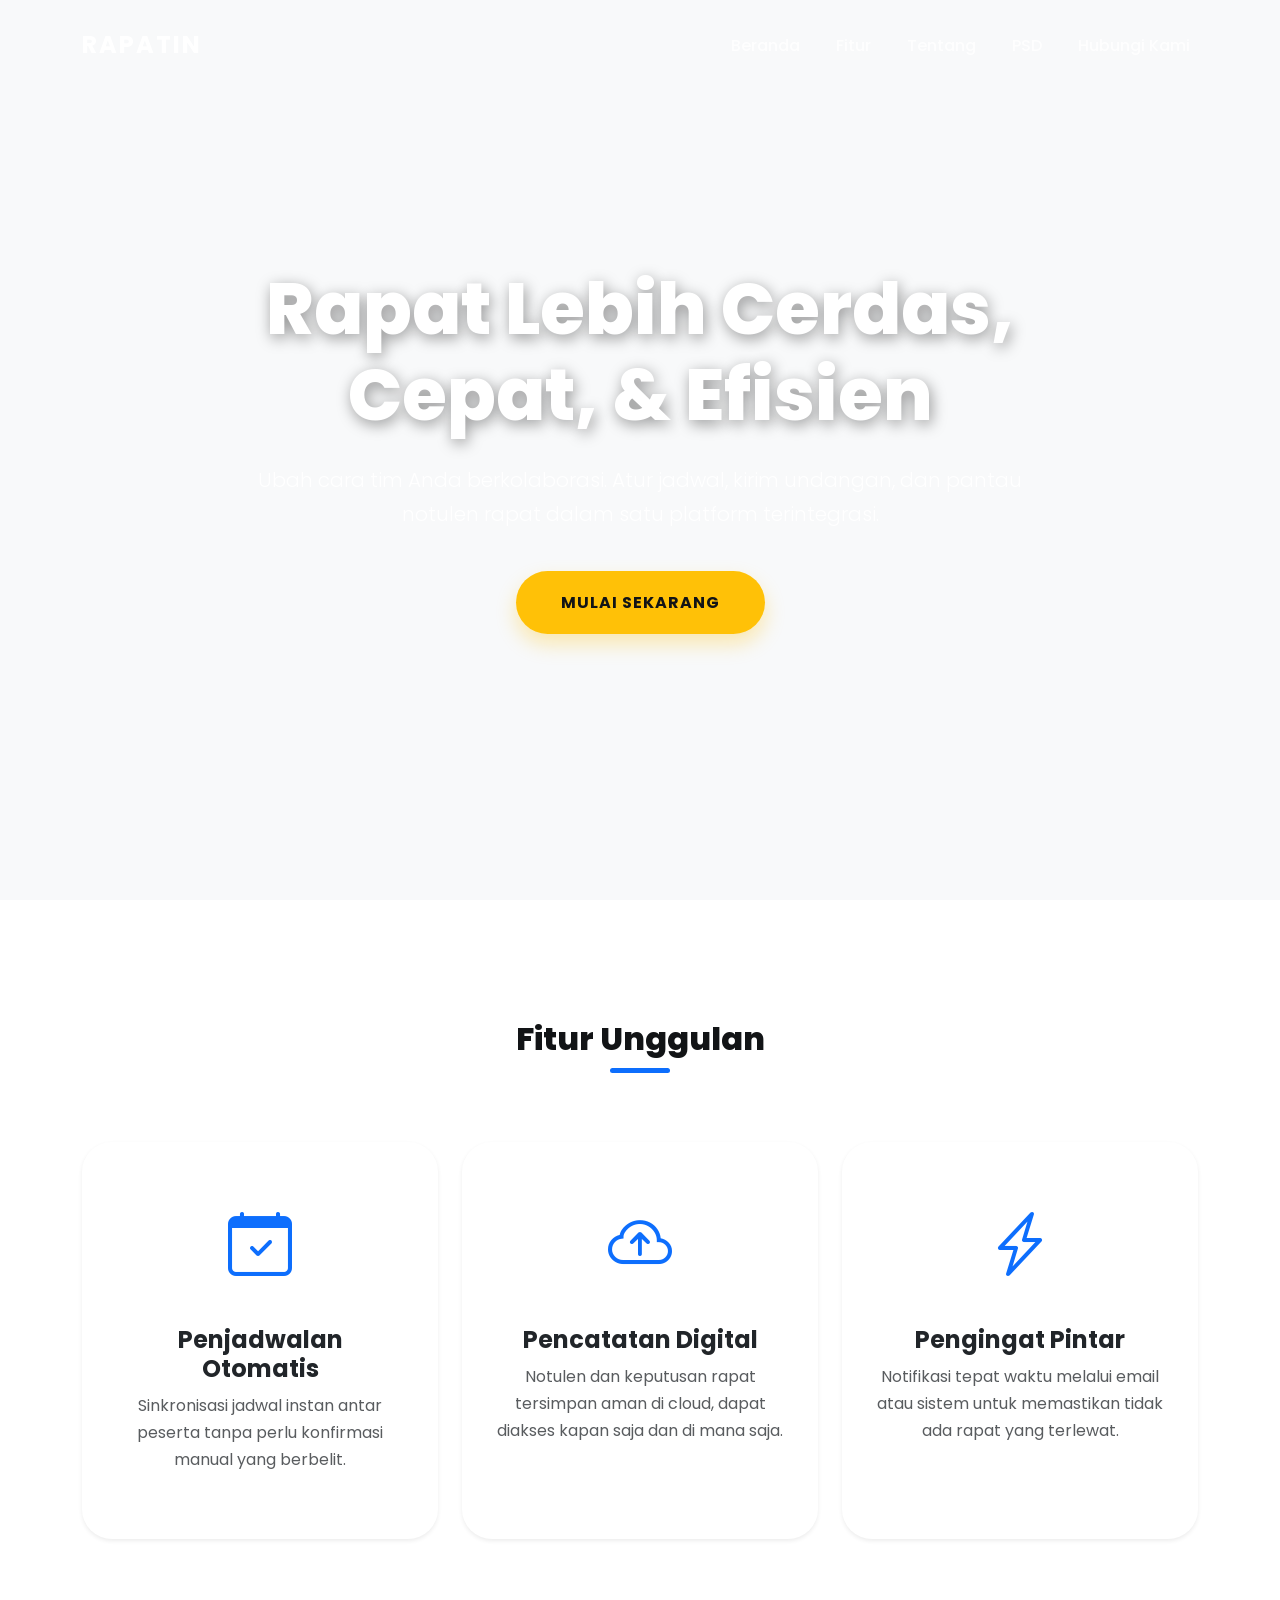
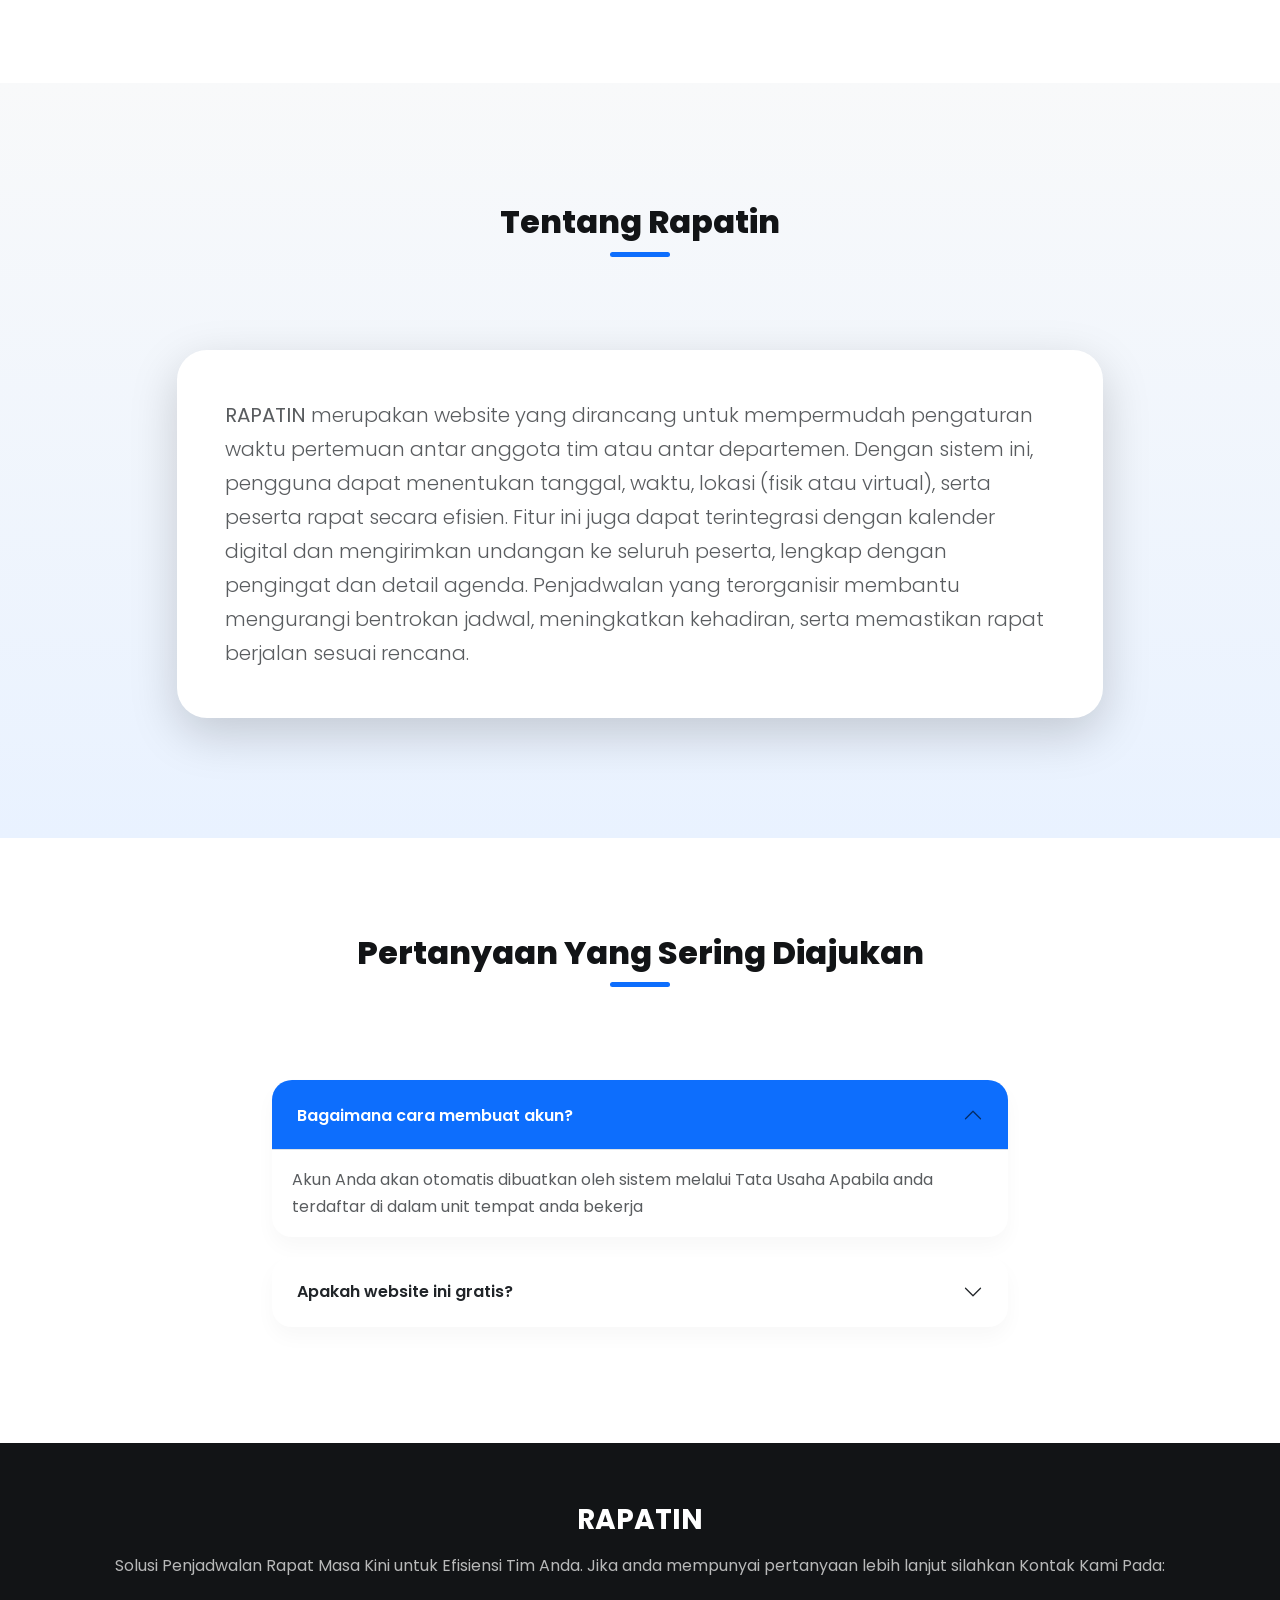
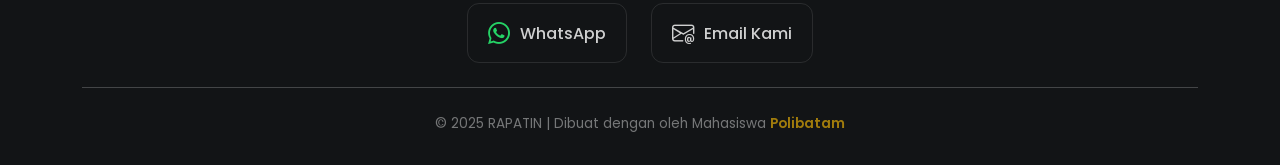
==== commit 756e7fbb: "tambah komentar" ====
--- a/index.html
+++ b/index.html
@@ -15,9 +15,7 @@
   <link href="https://cdn.jsdelivr.net/npm/aos@2.3.4/dist/aos.css" rel="stylesheet" />
 
   <style>
-    /* ===================================
-       GAYA UMUM & VARIABEL
-       =================================== */
+    /* Style Umum */
     :root {
       --primary: #0d6efd;
       --secondary: #0b327c;
@@ -40,9 +38,7 @@
       line-height: 1.7;
     }
 
-    /* ===================================
-       NAVBAR MODERN
-       =================================== */
+    /* Navbar */
     .navbar {
       transition: all 0.4s cubic-bezier(0.4, 0, 0.2, 1);
       padding: 20px 0;
@@ -91,9 +87,7 @@
       width: 100%;
     }
 
-    /* ===================================
-       HERO SECTION (IMAGE + GRADIENT)
-       =================================== */
+    /* Hero Section */
     .hero-section {
       background: linear-gradient(rgba(0, 0, 0, 0.65)), 
                   url('landing/polteknya_atu.jpg'); 
@@ -146,9 +140,7 @@
       color: #000;
     }
 
-    /* ===================================
-       FITUR SECTION
-       =================================== */
+    /* Fitur Section */
     #fitur {
       padding: 120px 0;
       background: var(--white);
@@ -203,9 +195,7 @@
       color: var(--white) !important;
     }
 
-    /* ===================================
-       TENTANG & PSD
-       =================================== */
+    /* Tentang & PSD */
     #tentang {
       padding: 120px 0;
       background: linear-gradient(180deg, #f8f9fa 0%, #e9f2ff 100%);
@@ -235,9 +225,7 @@
       color: white;
     }
 
-    /* ===================================
-       FOOTER
-       =================================== */
+    /* Footer */
     footer {
       background: var(--dark);
       padding: 60px 0 30px;
@@ -249,7 +237,8 @@
       text-decoration: none;
       font-weight: 600;
     }
-    /* CSS Tambahan untuk Kontak di Footer */
+
+    /* Contact */
     .contact-link {
       color: rgba(255, 255, 255, 0.8);
       text-decoration: none;
@@ -275,7 +264,7 @@
     }
 
     .bi-whatsapp {
-      color: #25D366; /* Warna khas WhatsApp */
+      color: #25D366;
     }
 
     .text-accent {
@@ -286,6 +275,7 @@
 </head>
 <body>
 
+  <!-- Navbar -->
   <nav class="navbar navbar-expand-lg fixed-top">
     <div class="container">
       <a class="navbar-brand fw-bold text-white" href="#">RAPATIN</a>
@@ -303,19 +293,23 @@
       </div>
     </div>
   </nav>
-
+  <!-- End Navbar -->
+
+  <!-- Hero Section -->
   <section id="hero" class="hero-section">
     <div class="container" data-aos="zoom-in" data-aos-duration="1200">
       <div class="row justify-content-center">
         <div class="col-lg-10">
           <h1>Rapat Lebih Cerdas, Cepat, & Efisien</h1>
-          <p>Ubah cara tim Anda berkolaborasi. Atur jadwal, kirim undangan, dan pantau notulen rapat secara otomatis dalam satu platform terintegrasi.</p>
+          <p>Ubah cara tim Anda berkolaborasi. Atur jadwal, kirim undangan, dan pantau notulen rapat dalam satu platform terintegrasi.</p>
           <a href="../login/login.php" class="btn-hero">Mulai Sekarang</a>
         </div>
       </div>
     </div>
   </section>
-
+  <!-- End Hero Section -->
+
+  <!-- Fitur Section -->
   <section id="fitur">
     <div class="container text-center">
       <h2 class="section-title" data-aos="fade-up">Fitur Unggulan</h2>
@@ -344,7 +338,9 @@
       </div>
     </div>
   </section>
-
+  <!-- End Fitur Section -->
+
+  <!-- Tentang Section -->
   <section id="tentang">
     <div class="container">
       <div class="text-center mb-5">
@@ -356,7 +352,7 @@
             <div class="row align-items-center">
               <div class="col-lg-12">
                 <p class="lead text-muted mb-0">
-                  <strong>RAPATIN</strong> merupakan website yang dirancang untuk mempermudah pengaturan waktu pertemuan antar anggota tim atau antar departemen. Dengan sistem ini, pengguna dapat menentukan tanggal, waktu, lokasi (fisik atau virtual), serta peserta rapat secara efisien. Fitur ini juga dapat terintegrasi dengan kalender digital dan mengirimkan undangan otomatis ke seluruh peserta, lengkap dengan pengingat dan detail agenda. Penjadwalan yang terorganisir membantu mengurangi bentrokan jadwal, meningkatkan kehadiran, serta memastikan rapat berjalan sesuai rencana.
+                  <strong>RAPATIN</strong> merupakan website yang dirancang untuk mempermudah pengaturan waktu pertemuan antar anggota tim atau antar departemen. Dengan sistem ini, pengguna dapat menentukan tanggal, waktu, lokasi (fisik atau virtual), serta peserta rapat secara efisien. Fitur ini juga dapat terintegrasi dengan kalender digital dan mengirimkan undangan ke seluruh peserta, lengkap dengan pengingat dan detail agenda. Penjadwalan yang terorganisir membantu mengurangi bentrokan jadwal, meningkatkan kehadiran, serta memastikan rapat berjalan sesuai rencana.
                 </p>
               </div>
             </div>
@@ -365,7 +361,9 @@
       </div>
     </div>
   </section>
-
+  <!-- End Tentang Section -->
+
+  <!-- PSD Section -->
   <section id="psd" class="py-5 bg-white">
     <div class="container py-5">
       <div class="text-center mb-5">
@@ -403,7 +401,9 @@
       </div>
     </div>
   </section>
-
+  <!-- End PSD Section -->
+
+  <!-- Footer -->
   <footer id="hubungi">
     <div class="container text-center">
       <div class="row mb-4">
@@ -428,20 +428,21 @@
       </p>
     </div>
   </footer>
-
-  <script src="https://cdn.jsdelivr.net/npm/bootstrap@5.3.0/dist/js/bootstrap.bundle.min.js"></script>
-  <script src="https://cdn.jsdelivr.net/npm/aos@2.3.4/dist/aos.js"></script>
-  <script>
-    AOS.init({ duration: 1000, once: true });
-
-    window.addEventListener("scroll", () => {
-      const navbar = document.querySelector(".navbar");
-      if (window.scrollY > 50) {
-        navbar.classList.add("scrolled");
-      } else {
-        navbar.classList.remove("scrolled");
-      }
-    });
-  </script>
+  <!-- End Footer -->
+
+<script src="https://cdn.jsdelivr.net/npm/bootstrap@5.3.0/dist/js/bootstrap.bundle.min.js"></script>
+<script src="https://cdn.jsdelivr.net/npm/aos@2.3.4/dist/aos.js"></script>
+<script>
+  AOS.init({ duration: 1000, once: true });
+  
+  window.addEventListener("scroll", () => {
+    const navbar = document.querySelector(".navbar");
+    if (window.scrollY > 50) {
+      navbar.classList.add("scrolled");
+    } else {
+      navbar.classList.remove("scrolled");
+    }
+  });
+</script>
 </body>
 </html>
